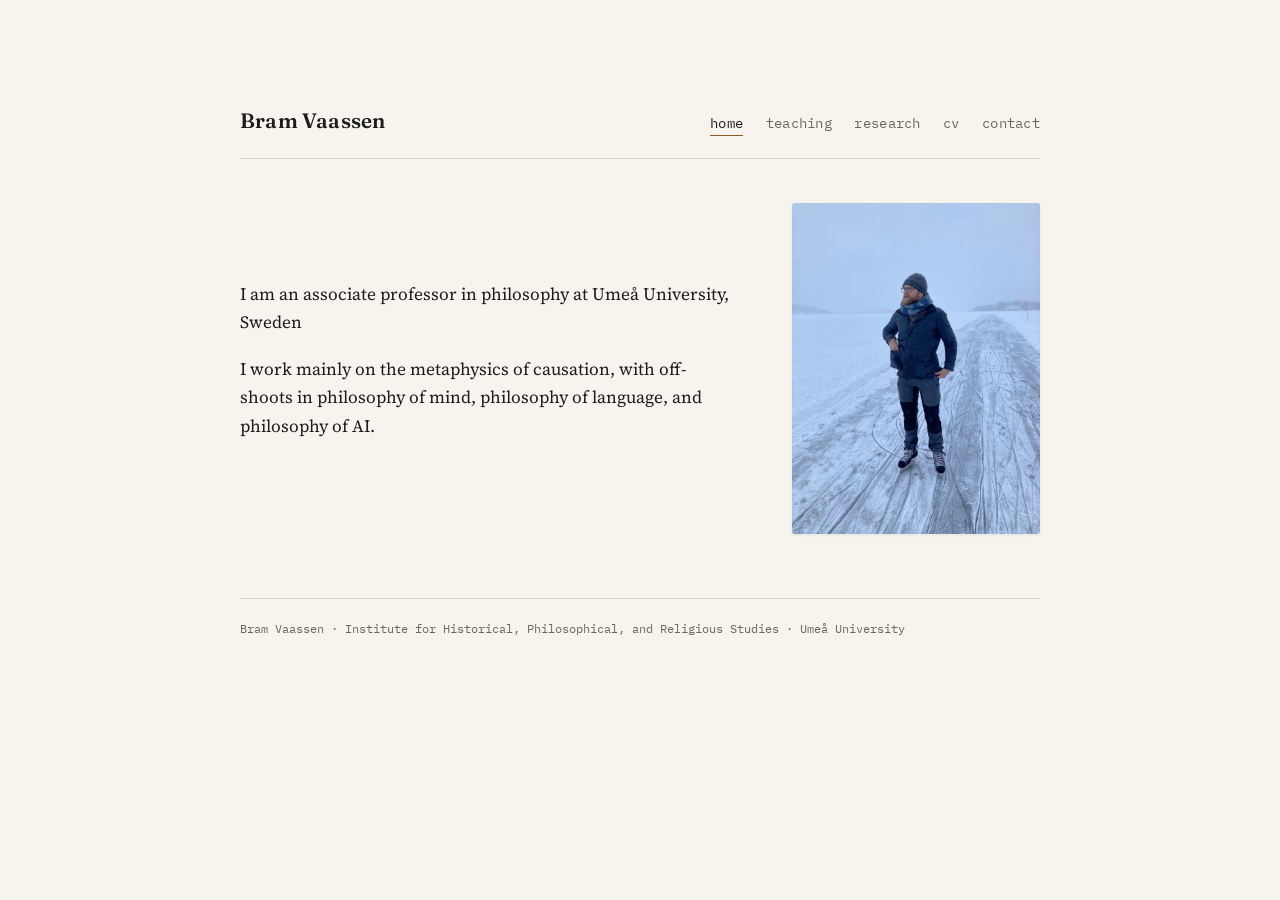
==== index.html @ 586734d2 "Update index.html" ====
<!DOCTYPE html>
<html lang="en">
<head>
<meta charset="UTF-8">
<meta name="viewport" content="width=device-width, initial-scale=1">
<title>Bram Vaassen</title>
<meta name="description" content="Bram Vaassen, philosophy researcher at Umeå University, working on causation, explanation, and the philosophy of AI.">
<link rel="stylesheet" href="styles.css">
<link rel="icon" type="image/png" sizes="32x32" href="favicon-32.png">
<link rel="icon" type="image/svg+xml" href="favicon.svg">
<link rel="apple-touch-icon" href="favicon.png">
</head>
<body>
<div class="wrap">
  <header class="site">
    <div class="mark"><a href="index.html">Bram Vaassen</a></div>
    <nav class="site" aria-label="Primary">
      <a href="index.html" aria-current="page">Home</a>
      <a href="teaching.html">Teaching</a>
      <a href="research.html">Research</a>
      <a href="CV.pdf">CV</a>
      <a href="contact.html">Contact</a>
    </nav>
  </header>

  <main>
    <div class="intro">
      <div>
        <p>I am an associate professor in philosophy at Umeå University, Sweden </p>  
        <p> I work mainly on the metaphysics of causation, with off-shoots in philosophy of mind, philosophy of language, and philosophy of AI. </p>
      </div>
      <img src="Tavelsjö.jpeg" alt="Portrait of Bram Vaassen">
    </div>

  

  </main>

  <footer class="site">
    Bram Vaassen · Institute for Historical, Philosophical, and Religious Studies · Umeå University
  </footer>
</div>
</body>
</html>
---- styles.css ----
@import url('https://fonts.googleapis.com/css2?family=Fraunces:opsz,wght@9..144,400;9..144,500;9..144,600&family=Source+Serif+4:ital,wght@0,400;0,600;1,400&family=IBM+Plex+Mono:wght@400;500&display=swap');

:root {
  --paper: #f7f4ee;
  --ink: #1d1c19;
  --ink-muted: #6b675e;
  --rule: #ddd7c9;
  --accent: #3c5a6b;
  --accent-warm: #8b5a2b;
  --measure: 42rem;
}

* { box-sizing: border-box; }

html { scroll-behavior: smooth; }

body {
  margin: 0;
  background: var(--paper);
  color: var(--ink);
  font-family: 'Source Serif 4', Georgia, serif;
  font-size: 1.05rem;
  line-height: 1.65;
  -webkit-font-smoothing: antialiased;
}

a {
  color: var(--accent);
  text-decoration: none;
  border-bottom: 1px solid transparent;
  transition: border-color 0.15s ease;
}
a:hover, a:focus-visible { border-bottom-color: var(--accent); }
a:focus-visible { outline: 2px solid var(--accent); outline-offset: 2px; }

.wrap {
  max-width: var(--measure);
  margin: 0 auto;
  padding: 3.5rem 1.5rem 6rem;
  transition: max-width 0.15s ease;
}

header.site {
  display: flex;
  justify-content: space-between;
  align-items: baseline;
  flex-wrap: wrap;
  gap: 0.5rem 1.5rem;
  padding-bottom: 1.25rem;
  margin-bottom: 2.75rem;
  border-bottom: 1px solid var(--rule);
}

header.site .mark {
  font-family: 'Fraunces', serif;
  font-weight: 600;
  font-size: 1.15rem;
  letter-spacing: 0.01em;
}
header.site .mark a { color: var(--ink); border-bottom: none; }
header.site .mark .sym { color: var(--accent-warm); }

nav.site {
  display: flex;
  gap: 1.1rem;
  font-family: 'IBM Plex Mono', monospace;
  font-size: 0.82rem;
  text-transform: lowercase;
  letter-spacing: 0.02em;
}
nav.site a { color: var(--ink-muted); }
nav.site a[aria-current="page"] { color: var(--ink); border-bottom-color: var(--accent-warm); }

h1 {
  font-family: 'Fraunces', serif;
  font-weight: 600;
  font-size: 2.1rem;
  line-height: 1.15;
  margin: 0 0 0.35rem;
  letter-spacing: -0.01em;
}

h2 {
  font-family: 'Fraunces', serif;
  font-weight: 500;
  font-size: 1.3rem;
  margin: 2.75rem 0 1rem;
  padding-bottom: 0.4rem;
  border-bottom: 1px solid var(--rule);
}

h3 {
  font-family: 'Fraunces', serif;
  font-weight: 500;
  font-size: 1.05rem;
  margin: 0 0 0.15rem;
}

p { margin: 0 0 1.1rem; }

.eyebrow {
  font-family: 'IBM Plex Mono', monospace;
  font-size: 0.78rem;
  color: var(--accent);
  text-transform: uppercase;
  letter-spacing: 0.08em;
  margin-bottom: 0.9rem;
}

.lede {
  font-size: 1.12rem;
  color: var(--ink);
}

.intro {
  display: grid;
  grid-template-columns: 1fr auto;
  gap: 2.75rem;
  align-items: center;
  margin-bottom: 0.5rem;
}
.intro img {
  width: 168px;
  height: 224px;
  object-fit: cover;
  border-radius: 3px;
  filter: grayscale(15%);
  box-shadow: 0 1px 3px rgba(29, 28, 25, 0.08);
}
@media (max-width: 560px) {
  .intro { grid-template-columns: 1fr; justify-items: center; text-align: center; gap: 1.75rem; }
  .intro img { width: 152px; height: 203px; order: -1; }
}

/* Let the layout breathe on larger screens instead of staying phone-narrow */
@media (min-width: 640px) {
  .wrap { padding: 4.5rem 2.5rem 7rem; }
}
@media (min-width: 900px) {
  :root { --measure: 50rem; }
  body { font-size: 1.08rem; }
  .wrap { padding: 5.5rem 3rem 8rem; }
  .lede { font-size: 1.22rem; }
  .intro { gap: 3.5rem; }
  .intro img { width: 220px; height: 293px; }
  header.site .mark { font-size: 1.3rem; }
  nav.site { font-size: 0.88rem; gap: 1.4rem; }
}
@media (min-width: 1280px) {
  :root { --measure: 56rem; }
  .wrap { padding: 6.5rem 3rem 9rem; }
  .intro img { width: 248px; height: 331px; }
}

.entry {
  padding: 1.1rem 0;
  border-bottom: 1px solid var(--rule);
}
.entry:last-child { border-bottom: none; }
.entry .meta {
  font-family: 'IBM Plex Mono', monospace;
  font-size: 0.78rem;
  color: var(--ink-muted);
  margin-top: 0.3rem;
}
.entry .year {
  font-family: 'IBM Plex Mono', monospace;
  font-size: 0.78rem;
  color: var(--accent-warm);
  display: inline-block;
  min-width: 3ch;
}

.sym-list { list-style: none; margin: 0; padding: 0; }
.sym-list li {
  position: relative;
  padding-left: 1.4rem;
  margin-bottom: 0.6rem;
}
.sym-list li::before {
  content: "∴";
  position: absolute;
  left: 0;
  color: var(--accent-warm);
}

.project {
  margin-bottom: 2rem;
}
.project .collab {
  font-family: 'IBM Plex Mono', monospace;
  font-size: 0.8rem;
  color: var(--ink-muted);
  margin: -0.2rem 0 0.6rem;
}

footer.site {
  margin-top: 4rem;
  padding-top: 1.25rem;
  border-top: 1px solid var(--rule);
  font-family: 'IBM Plex Mono', monospace;
  font-size: 0.76rem;
  color: var(--ink-muted);
}

.addr {
  font-style: normal;
  line-height: 1.7;
}

.divider {
  text-align: center;
  color: var(--accent-warm);
  margin: 2.5rem 0;
  font-size: 0.9rem;
  letter-spacing: 0.4em;
}
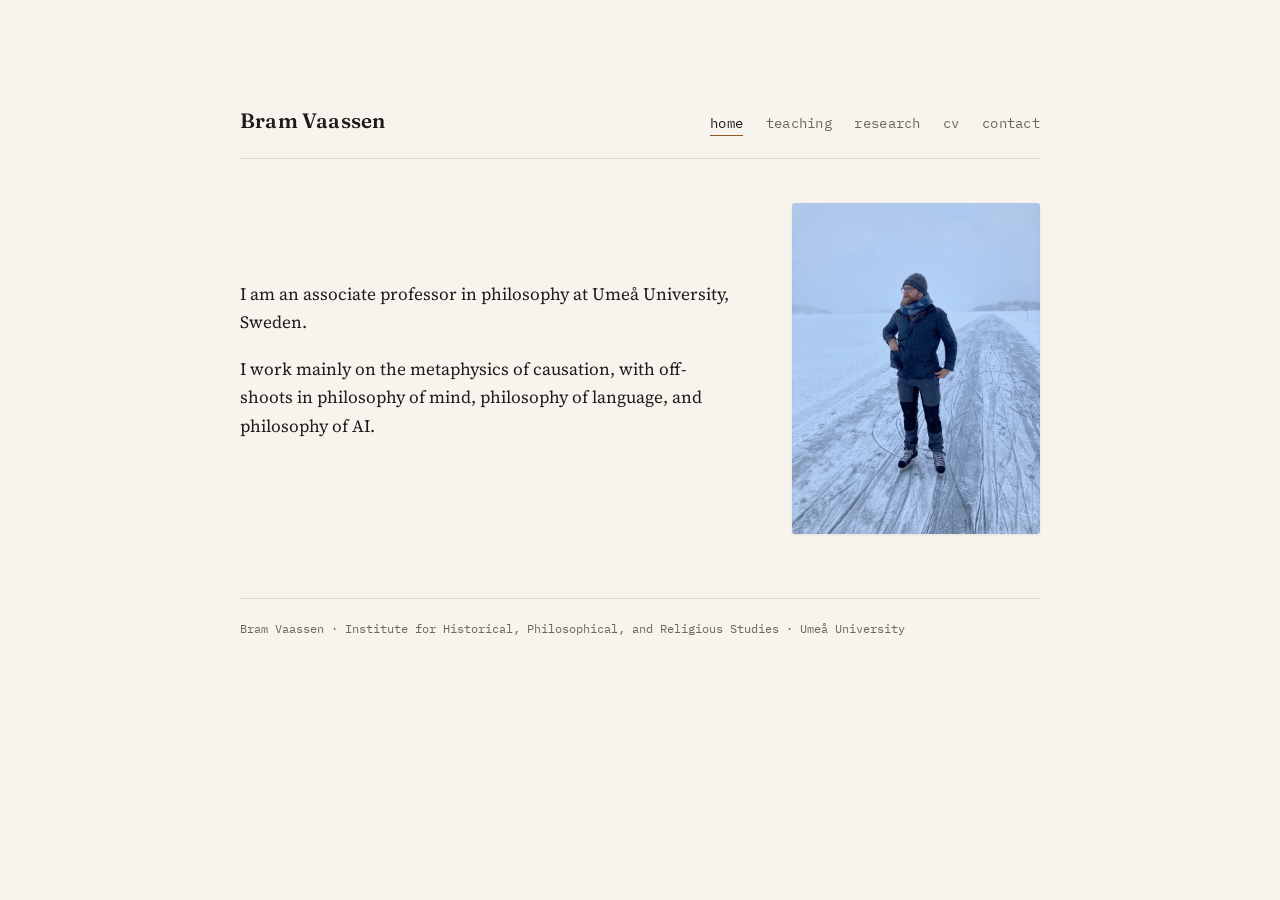
==== commit e5562691: "Fix punctuation in introduction paragraph" ====
--- a/index.html
+++ b/index.html
@@ -26,7 +26,7 @@
   <main>
     <div class="intro">
       <div>
-        <p>I am an associate professor in philosophy at Umeå University, Sweden </p>  
+        <p>I am an associate professor in philosophy at Umeå University, Sweden. </p>  
         <p> I work mainly on the metaphysics of causation, with off-shoots in philosophy of mind, philosophy of language, and philosophy of AI. </p>
       </div>
       <img src="Tavelsjö.jpeg" alt="Portrait of Bram Vaassen">
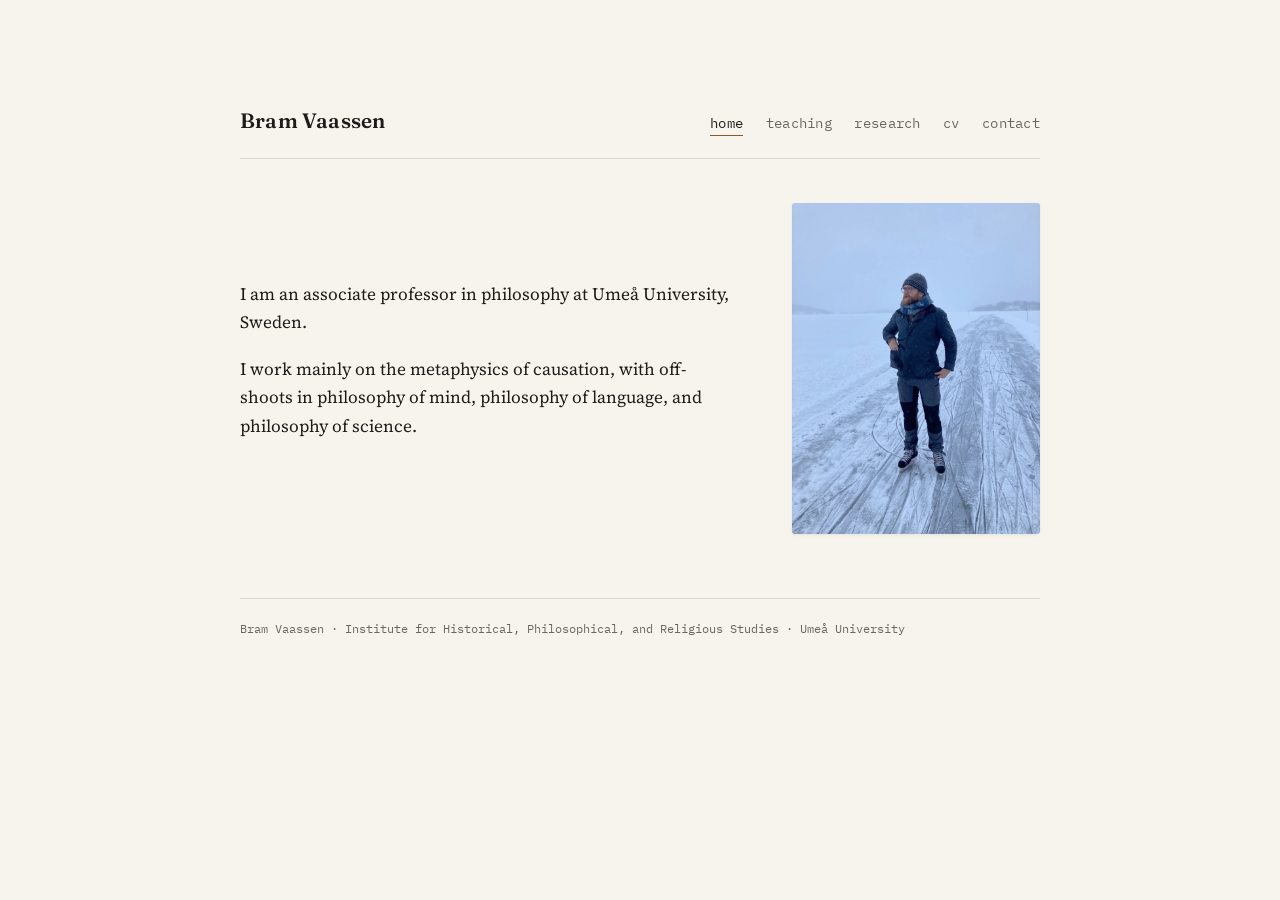
==== commit e1c90e10: "Update description of research focus in index.html" ====
--- a/index.html
+++ b/index.html
@@ -27,7 +27,7 @@
     <div class="intro">
       <div>
         <p>I am an associate professor in philosophy at Umeå University, Sweden. </p>  
-        <p> I work mainly on the metaphysics of causation, with off-shoots in philosophy of mind, philosophy of language, and philosophy of AI. </p>
+        <p> I work mainly on the metaphysics of causation, with off-shoots in philosophy of mind, philosophy of language, and philosophy of science. </p>
       </div>
       <img src="Tavelsjö.jpeg" alt="Portrait of Bram Vaassen">
     </div>
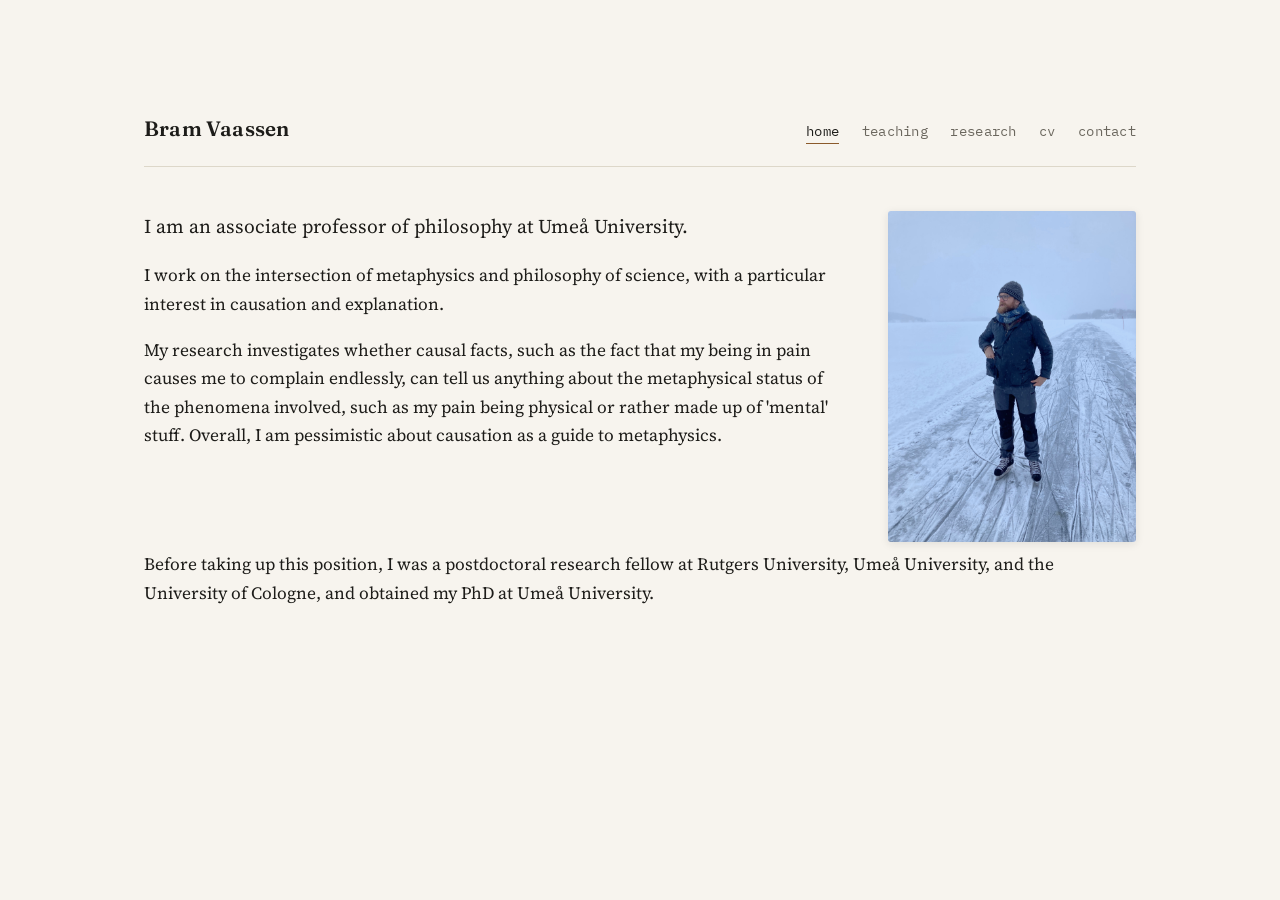
==== commit f04ac01c: "Add files via upload" ====
--- a/index.html
+++ b/index.html
@@ -24,21 +24,23 @@
   </header>
 
   <main>
+
     <div class="intro">
       <div>
-        <p>I am an associate professor in philosophy at Umeå University, Sweden. </p>  
-        <p> I work mainly on the metaphysics of causation, with off-shoots in philosophy of mind, philosophy of language, and philosophy of science. </p>
+        <p>I am an associate professor of philosophy at Umeå University.</p>
+
+        <p>I work on the intersection of metaphysics and philosophy of science, with a particular interest in causation and explanation.</p>
+
+        <p>My research investigates whether causal facts, such as the fact that my being in pain causes me to complain endlessly, can tell us anything about the metaphysical status of the phenomena involved, such as my pain being physical or rather made up of 'mental' stuff.
+        Overall, I am pessimistic about causation as a guide to metaphysics.</p>
       </div>
+
       <img src="Tavelsjö.jpeg" alt="Portrait of Bram Vaassen">
     </div>
 
-  
+    <p>Before taking up this position, I was a postdoctoral research fellow at Rutgers University, Umeå University, and the University of Cologne, and obtained my PhD at Umeå University.</p>
 
   </main>
-
-  <footer class="site">
-    Bram Vaassen · Institute for Historical, Philosophical, and Religious Studies · Umeå University
-  </footer>
 </div>
 </body>
 </html>
--- a/styles.css
+++ b/styles.css
@@ -7,7 +7,7 @@
   --rule: #ddd7c9;
   --accent: #3c5a6b;
   --accent-warm: #8b5a2b;
-  --measure: 42rem;
+  --measure: 40rem;
 }
 
 * { box-sizing: border-box; }
@@ -115,8 +115,8 @@
 .intro {
   display: grid;
   grid-template-columns: 1fr auto;
-  gap: 2.75rem;
-  align-items: center;
+  gap: 2.5rem;
+  align-items: start;
   margin-bottom: 0.5rem;
 }
 .intro img {
@@ -125,10 +125,13 @@
   object-fit: cover;
   border-radius: 3px;
   filter: grayscale(15%);
-  box-shadow: 0 1px 3px rgba(29, 28, 25, 0.08);
+  box-shadow: 0 2px 8px rgba(29, 28, 25, 0.1);
+}
+.intro p:first-child {
+  font-size: 1.12rem;
 }
 @media (max-width: 560px) {
-  .intro { grid-template-columns: 1fr; justify-items: center; text-align: center; gap: 1.75rem; }
+  .intro { grid-template-columns: 1fr; gap: 1.75rem; }
   .intro img { width: 152px; height: 203px; order: -1; }
 }
 
@@ -137,18 +140,19 @@
   .wrap { padding: 4.5rem 2.5rem 7rem; }
 }
 @media (min-width: 900px) {
-  :root { --measure: 50rem; }
+  :root { --measure: 60rem; }
   body { font-size: 1.08rem; }
   .wrap { padding: 5.5rem 3rem 8rem; }
-  .lede { font-size: 1.22rem; }
+  .intro p:first-child { font-size: 1.22rem; }
   .intro { gap: 3.5rem; }
   .intro img { width: 220px; height: 293px; }
   header.site .mark { font-size: 1.3rem; }
   nav.site { font-size: 0.88rem; gap: 1.4rem; }
+  h2 { margin: 3.5rem 0 1.25rem; }
 }
 @media (min-width: 1280px) {
-  :root { --measure: 56rem; }
-  .wrap { padding: 6.5rem 3rem 9rem; }
+  :root { --measure: 68rem; }
+  .wrap { padding: 7rem 3rem 10rem; }
   .intro img { width: 248px; height: 331px; }
 }
 
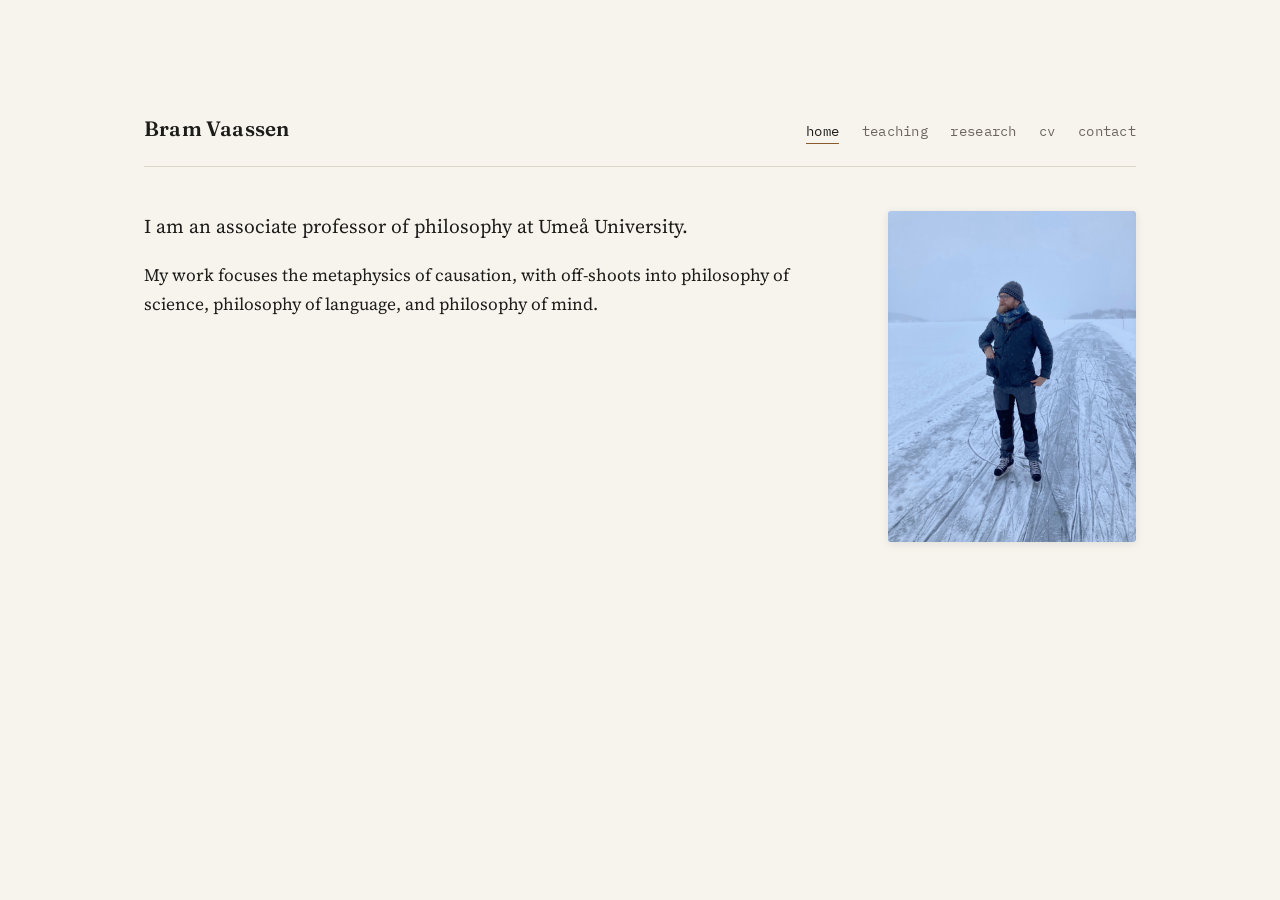
==== commit 8c542cf8: "Revise research description in index.html Updated the description of research focus and removed pess" ====
--- a/index.html
+++ b/index.html
@@ -29,16 +29,15 @@
       <div>
         <p>I am an associate professor of philosophy at Umeå University.</p>
 
-        <p>I work on the intersection of metaphysics and philosophy of science, with a particular interest in causation and explanation.</p>
+        <p>My work focuses the metaphysics of causation, with off-shoots into philosophy of science, philosophy of language, and philosophy of mind.</p>
 
-        <p>My research investigates whether causal facts, such as the fact that my being in pain causes me to complain endlessly, can tell us anything about the metaphysical status of the phenomena involved, such as my pain being physical or rather made up of 'mental' stuff.
-        Overall, I am pessimistic about causation as a guide to metaphysics.</p>
+    
       </div>
 
       <img src="Tavelsjö.jpeg" alt="Portrait of Bram Vaassen">
     </div>
 
-    <p>Before taking up this position, I was a postdoctoral research fellow at Rutgers University, Umeå University, and the University of Cologne, and obtained my PhD at Umeå University.</p>
+
 
   </main>
 </div>
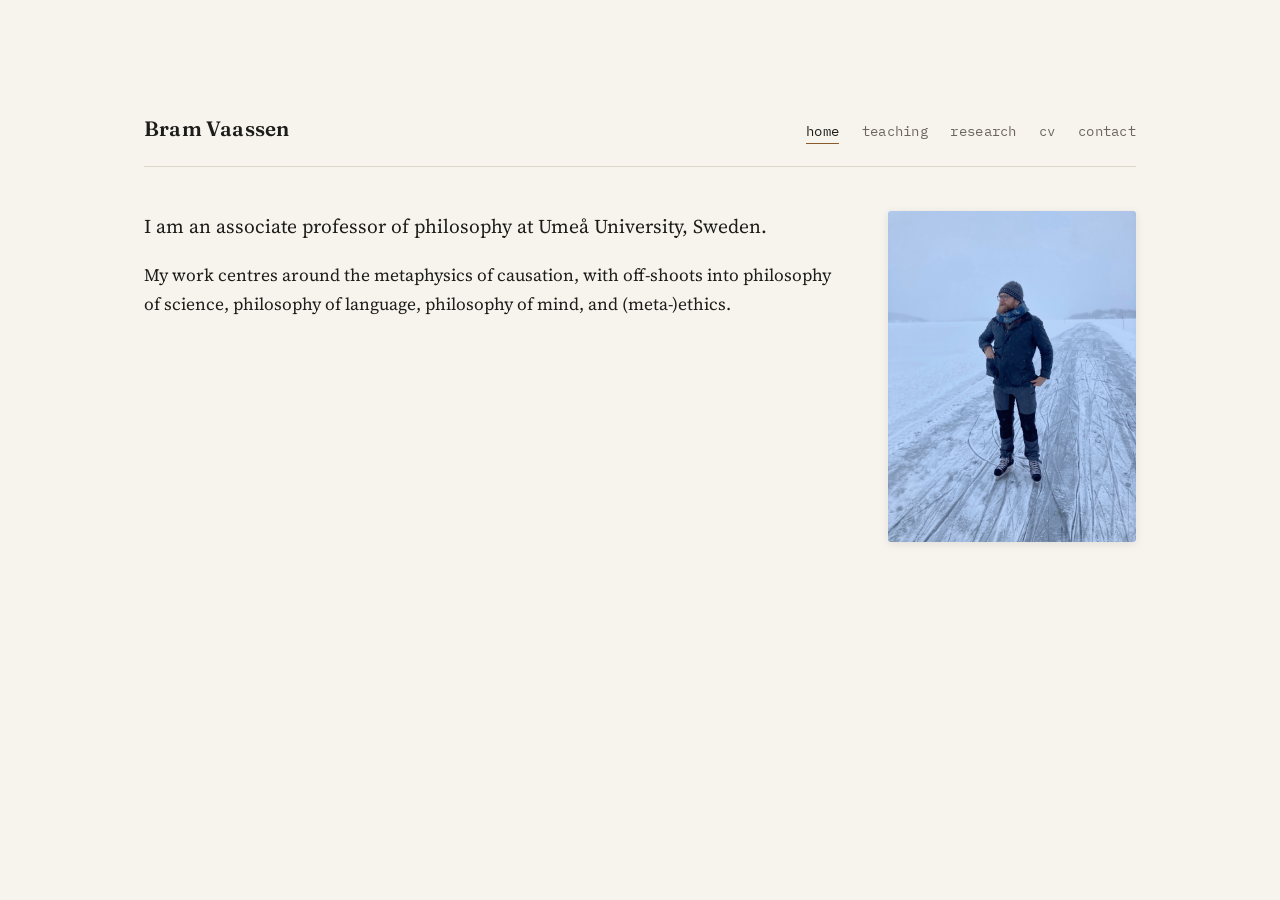
==== commit e30a9e67: "Update professor description and research focus" ====
--- a/index.html
+++ b/index.html
@@ -27,9 +27,9 @@
 
     <div class="intro">
       <div>
-        <p>I am an associate professor of philosophy at Umeå University.</p>
+        <p>I am an associate professor of philosophy at Umeå University, Sweden.</p>
 
-        <p>My work focuses the metaphysics of causation, with off-shoots into philosophy of science, philosophy of language, and philosophy of mind.</p>
+        <p>My work centres around the metaphysics of causation, with off-shoots into philosophy of science, philosophy of language, philosophy of mind, and (meta-)ethics.</p>
 
     
       </div>
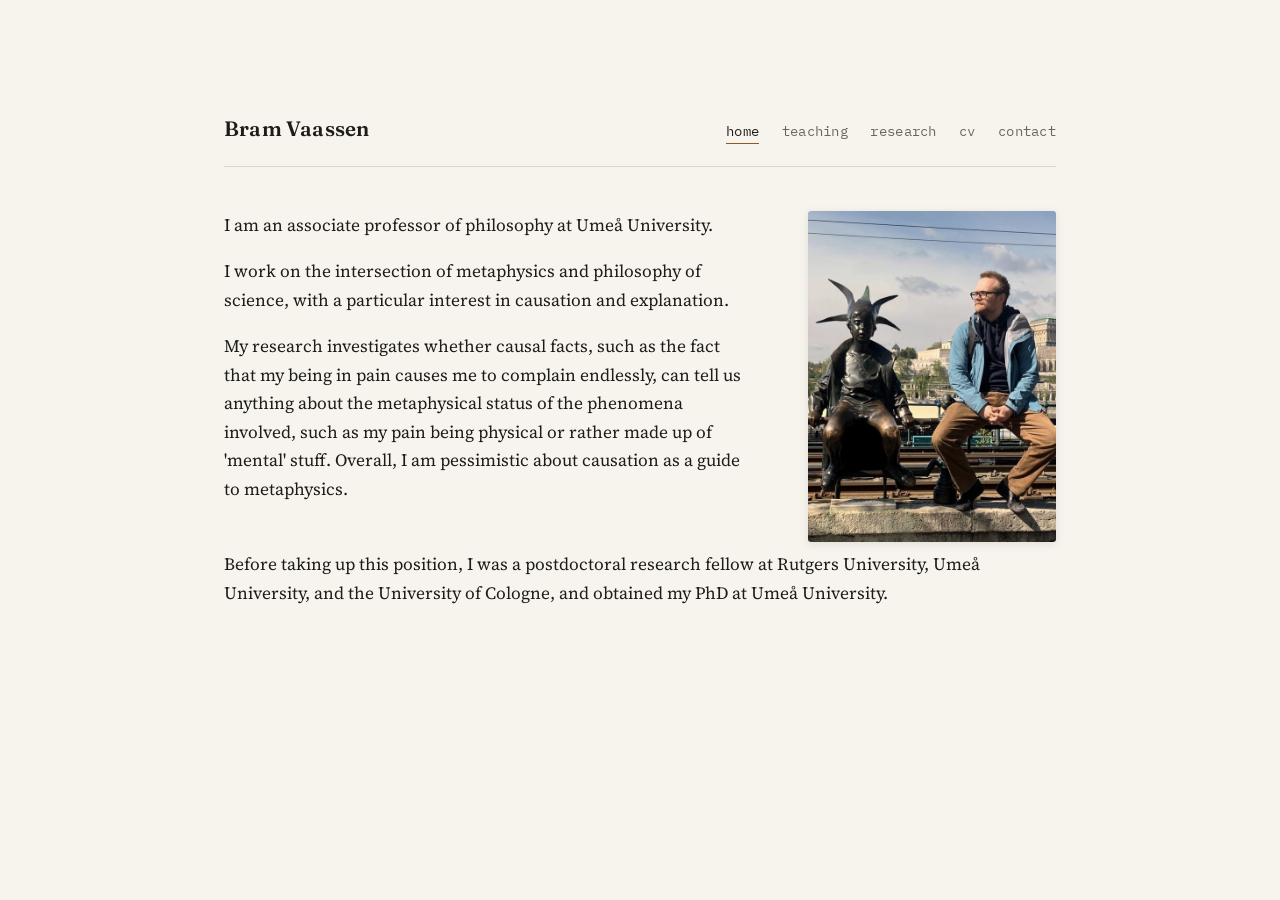
==== commit 7d4ca67a: "Add files via upload" ====
--- a/index.html
+++ b/index.html
@@ -27,17 +27,18 @@
 
     <div class="intro">
       <div>
-        <p>I am an associate professor of philosophy at Umeå University, Sweden.</p>
+        <p>I am an associate professor of philosophy at Umeå University.</p>
 
-        <p>My work centres around the metaphysics of causation, with off-shoots into philosophy of science, philosophy of language, philosophy of mind, and (meta-)ethics.</p>
+        <p>I work on the intersection of metaphysics and philosophy of science, with a particular interest in causation and explanation.</p>
 
-    
+        <p>My research investigates whether causal facts, such as the fact that my being in pain causes me to complain endlessly, can tell us anything about the metaphysical status of the phenomena involved, such as my pain being physical or rather made up of 'mental' stuff.
+        Overall, I am pessimistic about causation as a guide to metaphysics.</p>
       </div>
 
       <img src="Tavelsjö.jpeg" alt="Portrait of Bram Vaassen">
     </div>
 
-
+    <p>Before taking up this position, I was a postdoctoral research fellow at Rutgers University, Umeå University, and the University of Cologne, and obtained my PhD at Umeå University.</p>
 
   </main>
 </div>
--- a/styles.css
+++ b/styles.css
@@ -127,9 +127,6 @@
   filter: grayscale(15%);
   box-shadow: 0 2px 8px rgba(29, 28, 25, 0.1);
 }
-.intro p:first-child {
-  font-size: 1.12rem;
-}
 @media (max-width: 560px) {
   .intro { grid-template-columns: 1fr; gap: 1.75rem; }
   .intro img { width: 152px; height: 203px; order: -1; }
@@ -140,10 +137,9 @@
   .wrap { padding: 4.5rem 2.5rem 7rem; }
 }
 @media (min-width: 900px) {
-  :root { --measure: 60rem; }
+  :root { --measure: 52rem; }
   body { font-size: 1.08rem; }
   .wrap { padding: 5.5rem 3rem 8rem; }
-  .intro p:first-child { font-size: 1.22rem; }
   .intro { gap: 3.5rem; }
   .intro img { width: 220px; height: 293px; }
   header.site .mark { font-size: 1.3rem; }
@@ -151,7 +147,7 @@
   h2 { margin: 3.5rem 0 1.25rem; }
 }
 @media (min-width: 1280px) {
-  :root { --measure: 68rem; }
+  :root { --measure: 58rem; }
   .wrap { padding: 7rem 3rem 10rem; }
   .intro img { width: 248px; height: 331px; }
 }
@@ -173,6 +169,35 @@
   color: var(--accent-warm);
   display: inline-block;
   min-width: 3ch;
+}
+.entry .synopsis {
+  font-size: 0.92rem;
+  font-style: italic;
+  color: var(--ink-muted);
+  margin: 0.35rem 0 0;
+}
+
+.abstract {
+  margin-top: 0.55rem;
+}
+.abstract summary {
+  cursor: pointer;
+  font-family: 'IBM Plex Mono', monospace;
+  font-size: 0.74rem;
+  color: var(--accent);
+  text-transform: uppercase;
+  letter-spacing: 0.06em;
+  list-style: none;
+}
+.abstract summary::-webkit-details-marker { display: none; }
+.abstract summary::before { content: "+ "; }
+.abstract[open] summary::before { content: "– "; }
+.abstract summary:hover { color: var(--accent-warm); }
+.abstract p {
+  margin: 0.65rem 0 0;
+  font-size: 0.95rem;
+  line-height: 1.6;
+  color: var(--ink);
 }
 
 .sym-list { list-style: none; margin: 0; padding: 0; }
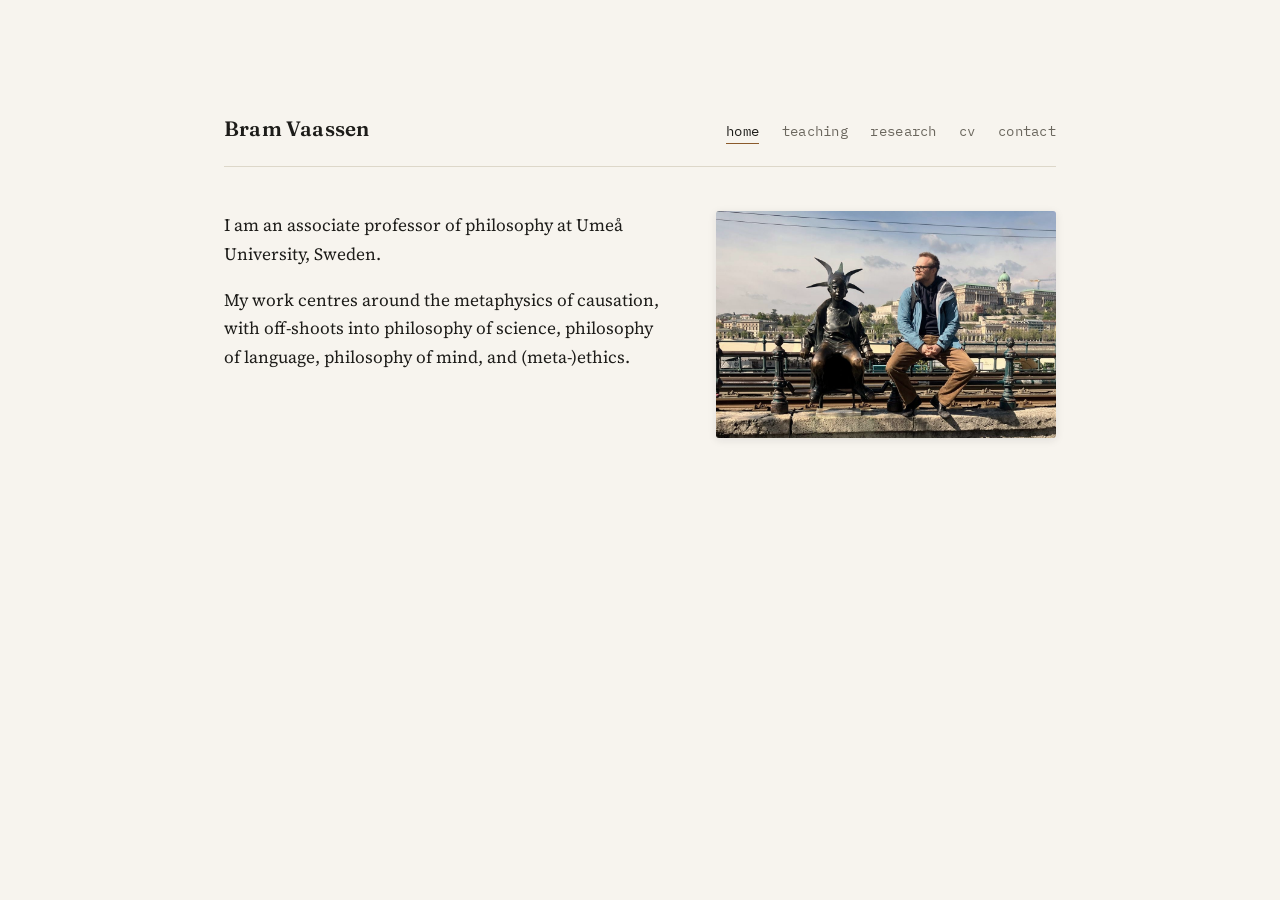
==== commit 9021983b: "Revise introduction and research description in index.html Updated personal introduction and researc" ====
--- a/index.html
+++ b/index.html
@@ -27,18 +27,17 @@
 
     <div class="intro">
       <div>
-        <p>I am an associate professor of philosophy at Umeå University.</p>
+        <p>I am an associate professor of philosophy at Umeå University, Sweden.</p>
 
-        <p>I work on the intersection of metaphysics and philosophy of science, with a particular interest in causation and explanation.</p>
+        <p>My work centres around the metaphysics of causation, with off-shoots into philosophy of science, philosophy of language, philosophy of mind, and (meta-)ethics.</p>
 
-        <p>My research investigates whether causal facts, such as the fact that my being in pain causes me to complain endlessly, can tell us anything about the metaphysical status of the phenomena involved, such as my pain being physical or rather made up of 'mental' stuff.
-        Overall, I am pessimistic about causation as a guide to metaphysics.</p>
+    
       </div>
 
       <img src="Tavelsjö.jpeg" alt="Portrait of Bram Vaassen">
     </div>
 
-    <p>Before taking up this position, I was a postdoctoral research fellow at Rutgers University, Umeå University, and the University of Cologne, and obtained my PhD at Umeå University.</p>
+
 
   </main>
 </div>
--- a/styles.css
+++ b/styles.css
@@ -120,8 +120,8 @@
   margin-bottom: 0.5rem;
 }
 .intro img {
-  width: 168px;
-  height: 224px;
+  width: 220px;
+  height: 147px;
   object-fit: cover;
   border-radius: 3px;
   filter: grayscale(15%);
@@ -129,7 +129,7 @@
 }
 @media (max-width: 560px) {
   .intro { grid-template-columns: 1fr; gap: 1.75rem; }
-  .intro img { width: 152px; height: 203px; order: -1; }
+  .intro img { width: 100%; max-width: 320px; height: auto; aspect-ratio: 3 / 2; order: -1; }
 }
 
 /* Let the layout breathe on larger screens instead of staying phone-narrow */
@@ -141,7 +141,7 @@
   body { font-size: 1.08rem; }
   .wrap { padding: 5.5rem 3rem 8rem; }
   .intro { gap: 3.5rem; }
-  .intro img { width: 220px; height: 293px; }
+  .intro img { width: 300px; height: 200px; }
   header.site .mark { font-size: 1.3rem; }
   nav.site { font-size: 0.88rem; gap: 1.4rem; }
   h2 { margin: 3.5rem 0 1.25rem; }
@@ -149,7 +149,7 @@
 @media (min-width: 1280px) {
   :root { --measure: 58rem; }
   .wrap { padding: 7rem 3rem 10rem; }
-  .intro img { width: 248px; height: 331px; }
+  .intro img { width: 340px; height: 227px; }
 }
 
 .entry {
@@ -169,35 +169,6 @@
   color: var(--accent-warm);
   display: inline-block;
   min-width: 3ch;
-}
-.entry .synopsis {
-  font-size: 0.92rem;
-  font-style: italic;
-  color: var(--ink-muted);
-  margin: 0.35rem 0 0;
-}
-
-.abstract {
-  margin-top: 0.55rem;
-}
-.abstract summary {
-  cursor: pointer;
-  font-family: 'IBM Plex Mono', monospace;
-  font-size: 0.74rem;
-  color: var(--accent);
-  text-transform: uppercase;
-  letter-spacing: 0.06em;
-  list-style: none;
-}
-.abstract summary::-webkit-details-marker { display: none; }
-.abstract summary::before { content: "+ "; }
-.abstract[open] summary::before { content: "– "; }
-.abstract summary:hover { color: var(--accent-warm); }
-.abstract p {
-  margin: 0.65rem 0 0;
-  font-size: 0.95rem;
-  line-height: 1.6;
-  color: var(--ink);
 }
 
 .sym-list { list-style: none; margin: 0; padding: 0; }
